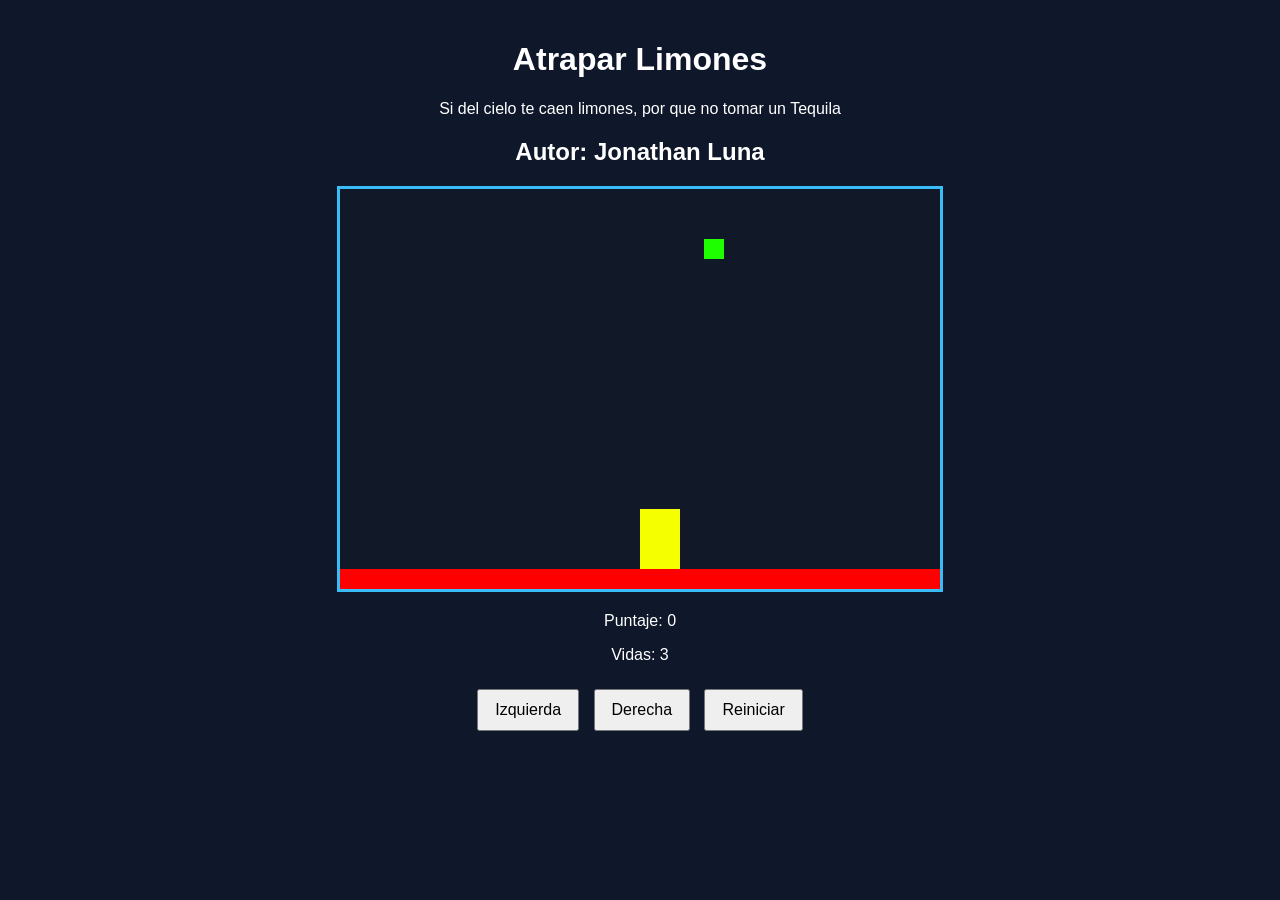
==== index.html @ 3dea5646 "Renombrando html principal" ====
<!DOCTYPE html>
<html>
<head>
  <title>Caza Estrellas</title>
  <link rel="stylesheet" href="limones.css" />
  <script src="utils.js" ></script>
 
</head>
<body onload="iniciar()">
  <div class="contenedor">
    <h1>Atrapar Limones</h1>
    <p>Si del cielo te caen limones, por que no tomar un Tequila </p>
    <h2>Autor: Jonathan Luna</h2>
    <canvas id="areaJuego" width="600" height="400"></canvas>
    <div class="panel">
      <p>Puntaje: <span id="txtPuntaje">0</span></p>
      <p>Vidas: <span id="txtVidas">3</span></p>
    </div>
    <div class="botones">
      <button onclick="moverIzquierda()">Izquierda</button>
      <button onclick="moverDerecha()">Derecha</button>
      <button onclick="reiniciar()" id="btnReiniciar">Reiniciar</button>
    </div>
  </div>
  <script src="limones.js"></script>
</body>
</html>
---- limones.css ----
body {
  font-family: Arial, sans-serif;
  background-color: #0f172a;
  color: white;
  text-align: center;
  margin: 0;
  padding: 20px;
}

.contenedor {
  max-width: 800px;
  margin: 0 auto;
}

canvas {
  background-color: #111827;
  border: 3px solid #38bdf8;
  display: block;
  margin: 20px auto;
}

.panel {
  margin: 20px 0;
}

.botones button {
  margin: 5px;
  padding: 10px 16px;
  font-size: 16px;
  cursor: pointer;
}
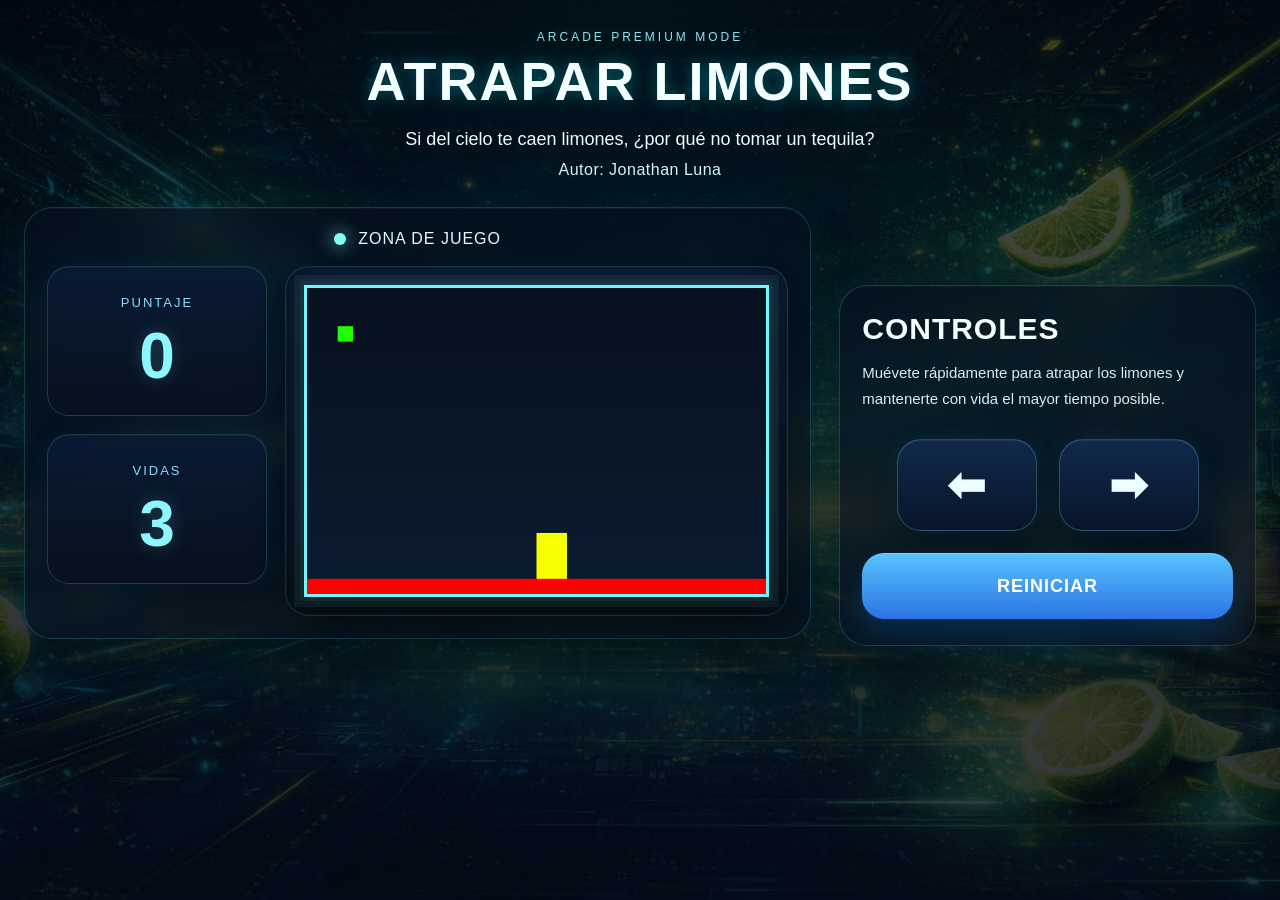
==== commit 5b9ea657: "Personalizacion con IA" ====
--- a/index.html
+++ b/index.html
@@ -1,27 +1,67 @@
 <!DOCTYPE html>
-<html>
+<html lang="es">
 <head>
-  <title>Caza Estrellas</title>
+  <meta charset="UTF-8">
+  <meta name="viewport" content="width=device-width, initial-scale=1.0">
+  <title>Atrapar Limones</title>
   <link rel="stylesheet" href="limones.css" />
-  <script src="utils.js" ></script>
- 
+  <script src="utils.js"></script>
 </head>
 <body onload="iniciar()">
-  <div class="contenedor">
-    <h1>Atrapar Limones</h1>
-    <p>Si del cielo te caen limones, por que no tomar un Tequila </p>
-    <h2>Autor: Jonathan Luna</h2>
-    <canvas id="areaJuego" width="600" height="400"></canvas>
-    <div class="panel">
-      <p>Puntaje: <span id="txtPuntaje">0</span></p>
-      <p>Vidas: <span id="txtVidas">3</span></p>
-    </div>
-    <div class="botones">
-      <button onclick="moverIzquierda()">Izquierda</button>
-      <button onclick="moverDerecha()">Derecha</button>
-      <button onclick="reiniciar()" id="btnReiniciar">Reiniciar</button>
-    </div>
-  </div>
+  <div class="fondo-overlay"></div>
+
+  <main class="game-shell">
+    <header class="topbar">
+      <div class="brand">
+        <p class="tag">Arcade Premium Mode</p>
+        <h1>Atrapar Limones</h1>
+        <p class="frase">Si del cielo te caen limones, ¿por qué no tomar un tequila?</p>
+        <p class="autor">Autor: Jonathan Luna</p>
+      </div>
+    </header>
+
+    <section class="game-layout">
+      <div class="game-card">
+        <div class="game-card-header">
+          <span class="indicator"></span>
+          <p>Zona de juego</p>
+        </div>
+
+        <div class="game-content">
+          <div class="stats-column">
+            <div class="stat-box">
+              <span class="stat-label">Puntaje</span>
+              <span class="stat-value" id="txtPuntaje">0</span>
+            </div>
+
+            <div class="stat-box">
+              <span class="stat-label">Vidas</span>
+              <span class="stat-value" id="txtVidas">3</span>
+            </div>
+          </div>
+
+          <div class="canvas-frame">
+            <canvas id="areaJuego" width="600" height="400"></canvas>
+          </div>
+        </div>
+      </div>
+
+      <aside class="control-card">
+        <h2>Controles</h2>
+        <p class="control-text">
+          Muévete rápidamente para atrapar los limones y mantenerte con vida el mayor tiempo posible.
+        </p>
+
+        <div class="botones-direccion">
+          <button onclick="moverIzquierda()" class="btn-flecha">⬅</button>
+          <button onclick="moverDerecha()" class="btn-flecha">➡</button>
+        </div>
+
+        <button onclick="reiniciar()" id="btnReiniciar">Reiniciar</button>
+      </aside>
+    </section>
+  </main>
+
   <script src="limones.js"></script>
 </body>
 </html>
--- a/limones.css
+++ b/limones.css
@@ -1,31 +1,350 @@
+* {
+  box-sizing: border-box;
+}
+
 body {
+  margin: 0;
+  min-height: 100vh;
   font-family: Arial, sans-serif;
-  background-color: #0f172a;
+  color: #f5f9ff;
+  background-image: url("fondoLimonFuturista.png");
+  background-size: cover;
+  background-position: center;
+  background-repeat: no-repeat;
+  background-attachment: fixed;
+  position: relative;
+  overflow-x: hidden;
+}
+
+.fondo-overlay {
+  position: fixed;
+  inset: 0;
+  background:
+    linear-gradient(180deg, rgba(2, 8, 20, 0.72) 0%, rgba(4, 10, 24, 0.82) 100%),
+    radial-gradient(circle at top, rgba(0, 255, 180, 0.12), transparent 35%);
+  z-index: 0;
+}
+
+.game-shell {
+  position: relative;
+  z-index: 1;
+  max-width: 1380px;
+  margin: 0 auto;
+  padding: 30px 24px 40px;
+}
+
+.topbar {
+  margin-bottom: 28px;
+}
+
+.brand {
+  text-align: center;
+}
+
+.tag {
+  margin: 0 0 10px;
+  font-size: 12px;
+  letter-spacing: 3px;
+  text-transform: uppercase;
+  color: #8cf5ff;
+  opacity: 0.95;
+}
+
+h1 {
+  margin: 0;
+  font-size: 54px;
+  line-height: 1;
+  text-transform: uppercase;
+  letter-spacing: 2px;
+  font-weight: 800;
+  color: #f4ffff;
+  text-shadow:
+    0 0 14px rgba(0, 238, 255, 0.28),
+    0 0 34px rgba(0, 238, 255, 0.18);
+}
+
+.frase {
+  margin: 18px auto 8px;
+  font-size: 18px;
+  color: #edfaff;
+  max-width: 760px;
+  line-height: 1.5;
+}
+
+.autor {
+  margin: 0;
+  font-size: 16px;
+  color: #d4f4ff;
+  letter-spacing: 0.5px;
+}
+
+.game-layout {
+  display: grid;
+  grid-template-columns: 1.7fr 0.9fr;
+  gap: 28px;
+  align-items: start;
+}
+
+.game-card,
+.control-card {
+  background: rgba(7, 17, 31, 0.58);
+  border: 1px solid rgba(106, 243, 255, 0.18);
+  border-radius: 28px;
+  backdrop-filter: blur(12px);
+  box-shadow:
+    inset 0 1px 0 rgba(255, 255, 255, 0.04),
+    0 20px 40px rgba(0, 0, 0, 0.34),
+    0 0 38px rgba(0, 255, 200, 0.06);
+}
+
+.game-card {
+  padding: 22px;
+}
+
+.game-card-header {
+  display: flex;
+  justify-content: center;
+  align-items: center;
+  gap: 12px;
+  margin-bottom: 18px;
+}
+
+.game-card-header p {
+  margin: 0;
+  color: #dffcff;
+  font-size: 16px;
+  letter-spacing: 1px;
+  text-transform: uppercase;
+}
+
+.indicator {
+  width: 12px;
+  height: 12px;
+  border-radius: 50%;
+  background: #83fff3;
+  box-shadow: 0 0 18px rgba(131, 255, 243, 0.9);
+}
+
+.game-content {
+  display: grid;
+  grid-template-columns: 220px 1fr;
+  gap: 18px;
+  align-items: stretch;
+}
+
+.stats-column {
+  display: flex;
+  flex-direction: column;
+  gap: 18px;
+}
+
+.stat-box {
+  min-height: 150px;
+  padding: 20px;
+  border-radius: 22px;
+  background: linear-gradient(180deg, rgba(10, 27, 52, 0.92) 0%, rgba(7, 17, 31, 0.96) 100%);
+  border: 1px solid rgba(97, 231, 255, 0.18);
+  box-shadow:
+    inset 0 1px 0 rgba(255, 255, 255, 0.04),
+    0 12px 24px rgba(0, 0, 0, 0.25),
+    0 0 24px rgba(0, 183, 255, 0.08);
+  display: flex;
+  flex-direction: column;
+  justify-content: center;
+  text-align: center;
+}
+
+.stat-label {
+  display: block;
+  font-size: 13px;
+  text-transform: uppercase;
+  letter-spacing: 2px;
+  color: #84dfff;
+  margin-bottom: 14px;
+}
+
+.stat-value {
+  display: block;
+  font-size: 64px;
+  font-weight: 800;
+  color: #8ef6ff;
+  line-height: 1;
+  text-shadow: 0 0 18px rgba(142, 246, 255, 0.22);
+}
+
+.canvas-frame {
+  padding: 18px;
+  border-radius: 24px;
+  background: linear-gradient(180deg, rgba(10, 24, 45, 0.90) 0%, rgba(6, 14, 24, 0.96) 100%);
+  border: 1px solid rgba(97, 231, 255, 0.16);
+  box-shadow:
+    inset 0 0 0 1px rgba(255, 255, 255, 0.03),
+    0 16px 30px rgba(0, 0, 0, 0.30);
+}
+
+canvas {
+  display: block;
+  width: 100%;
+  max-width: 600px;
+  height: auto;
+  margin: 0 auto;
+  background: linear-gradient(180deg, #06111f 0%, #0b1b2f 100%);
+  border: 3px solid #73f5ff;
+  border-radius: 0;
+  box-shadow:
+    0 0 0 4px rgba(255, 255, 255, 0.03),
+    0 0 0 10px rgba(115, 245, 255, 0.06),
+    0 18px 34px rgba(0, 0, 0, 0.42),
+    0 0 26px rgba(115, 245, 255, 0.12);
+}
+
+.control-card {
+  padding: 26px 22px;
+  text-align: left;
+  margin-top: 78px;
+}
+
+.control-card h2 {
+  margin: 0 0 14px;
+  font-size: 30px;
+  color: #f4ffff;
+  text-transform: uppercase;
+  letter-spacing: 1px;
+}
+
+.control-text {
+  margin: 0 0 28px;
+  color: #d7eef7;
+  font-size: 15px;
+  line-height: 1.7;
+}
+
+.botones-direccion {
+  display: flex;
+  justify-content: center;
+  gap: 22px;
+  margin-bottom: 22px;
+}
+
+.btn-flecha {
+  width: 140px;
+  height: 92px;
+  font-size: 46px;
+  font-weight: 800;
+  color: #ecfeff;
+  border: 1px solid rgba(150, 245, 255, 0.22);
+  border-radius: 24px;
+  cursor: pointer;
+  background: linear-gradient(180deg, rgba(17, 42, 78, 0.98) 0%, rgba(8, 21, 41, 0.98) 100%);
+  box-shadow:
+    inset 0 1px 0 rgba(255, 255, 255, 0.06),
+    0 12px 26px rgba(0, 0, 0, 0.30),
+    0 0 22px rgba(0, 170, 255, 0.10);
+  transition: transform 0.18s ease, box-shadow 0.18s ease, background 0.18s ease, border-color 0.18s ease;
+}
+
+.btn-flecha:hover {
+  transform: translateY(-3px);
+  border-color: rgba(135, 255, 245, 0.45);
+  background: linear-gradient(180deg, rgba(25, 86, 160, 1) 0%, rgba(14, 49, 95, 1) 100%);
+  box-shadow:
+    inset 0 1px 0 rgba(255, 255, 255, 0.08),
+    0 15px 28px rgba(0, 255, 191, 0.14);
+}
+
+.btn-flecha:active {
+  transform: scale(0.97);
+}
+
+#btnReiniciar {
+  width: 100%;
+  min-height: 66px;
+  font-size: 18px;
+  font-weight: 800;
+  letter-spacing: 1px;
+  text-transform: uppercase;
   color: white;
-  text-align: center;
-  margin: 0;
-  padding: 20px;
-}
-
-.contenedor {
-  max-width: 800px;
-  margin: 0 auto;
-}
-
-canvas {
-  background-color: #111827;
-  border: 3px solid #38bdf8;
-  display: block;
-  margin: 20px auto;
-}
-
-.panel {
-  margin: 20px 0;
-}
-
-.botones button {
-  margin: 5px;
-  padding: 10px 16px;
-  font-size: 16px;
+  border: none;
+  border-radius: 22px;
   cursor: pointer;
+  background: linear-gradient(180deg, #59c4ff 0%, #2b73e4 100%);
+  box-shadow:
+    inset 0 1px 0 rgba(255, 255, 255, 0.18),
+    0 16px 30px rgba(0, 132, 255, 0.20);
+  transition: transform 0.18s ease, box-shadow 0.18s ease, background 0.18s ease;
+}
+
+#btnReiniciar:hover {
+  transform: translateY(-2px);
+  background: linear-gradient(180deg, #74d3ff 0%, #3c86f1 100%);
+}
+
+#btnReiniciar:active {
+  transform: scale(0.98);
+}
+
+@media (max-width: 1100px) {
+  .game-content {
+    grid-template-columns: 1fr;
+  }
+
+  .stats-column {
+    flex-direction: row;
+  }
+
+  .stat-box {
+    flex: 1;
+    min-height: 130px;
+  }
+}
+
+@media (max-width: 980px) {
+  .game-layout {
+    grid-template-columns: 1fr;
+  }
+
+  .control-card {
+    text-align: center;
+    margin-top: 0;
+  }
+
+  .stats-column {
+    flex-direction: column;
+  }
+}
+
+@media (max-width: 700px) {
+  body {
+    background-attachment: scroll;
+  }
+
+  .game-shell {
+    padding: 20px 14px 30px;
+  }
+
+  h1 {
+    font-size: 38px;
+  }
+
+  .frase {
+    font-size: 16px;
+  }
+
+  .game-content {
+    grid-template-columns: 1fr;
+  }
+
+  .botones-direccion {
+    gap: 14px;
+  }
+
+  .btn-flecha {
+    width: 110px;
+    height: 82px;
+    font-size: 40px;
+  }
+
+  .stat-value {
+    font-size: 52px;
+  }
 }
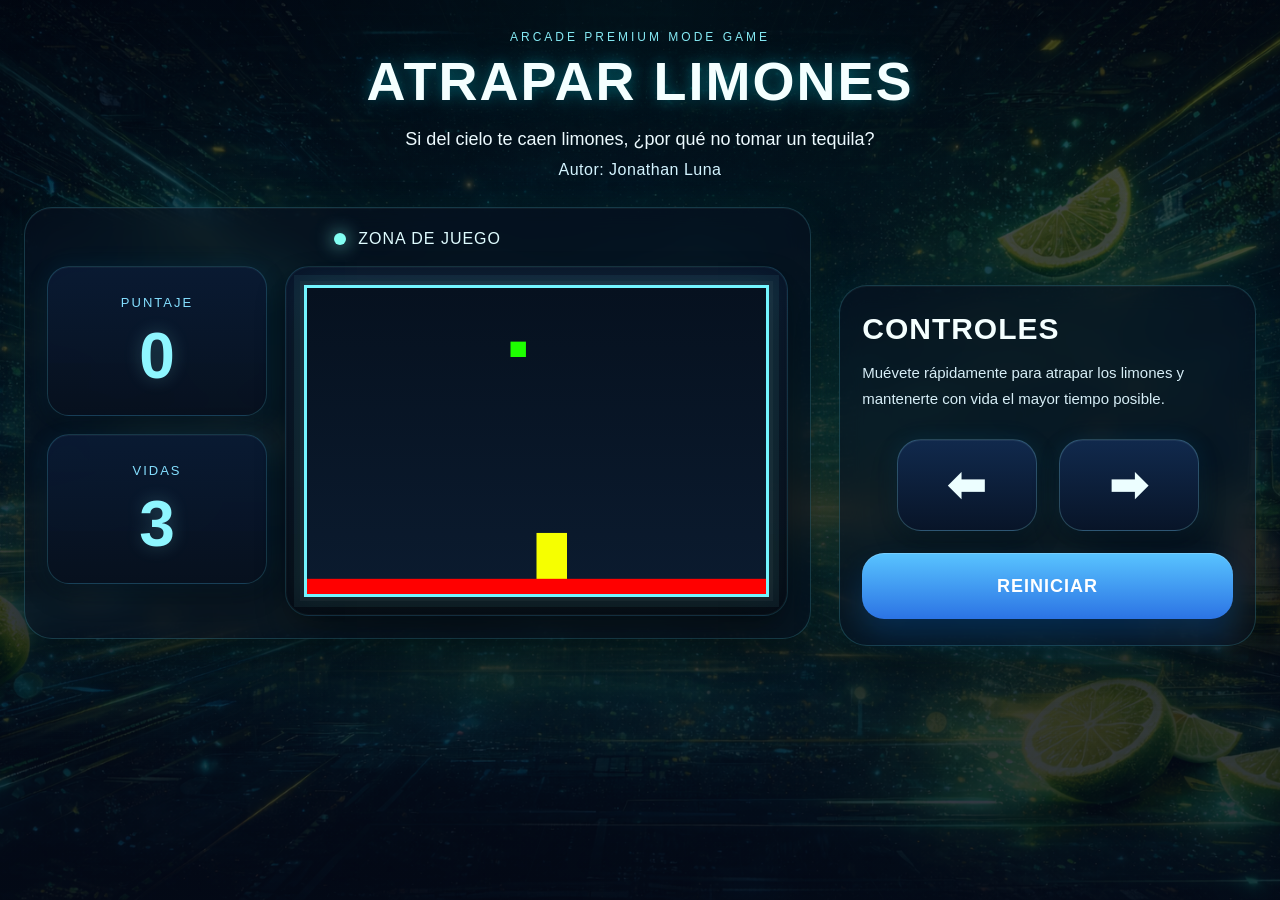
==== commit 4bd609fb: "feat: Actualiza contenido html" ====
--- a/index.html
+++ b/index.html
@@ -3,7 +3,7 @@
 <head>
   <meta charset="UTF-8">
   <meta name="viewport" content="width=device-width, initial-scale=1.0">
-  <title>Atrapar Limones</title>
+  <title>Atrapar Limones OK</title>
   <link rel="stylesheet" href="limones.css" />
   <script src="utils.js"></script>
 </head>
@@ -13,7 +13,7 @@
   <main class="game-shell">
     <header class="topbar">
       <div class="brand">
-        <p class="tag">Arcade Premium Mode</p>
+        <p class="tag">Arcade Premium Mode Game</p>
         <h1>Atrapar Limones</h1>
         <p class="frase">Si del cielo te caen limones, ¿por qué no tomar un tequila?</p>
         <p class="autor">Autor: Jonathan Luna</p>
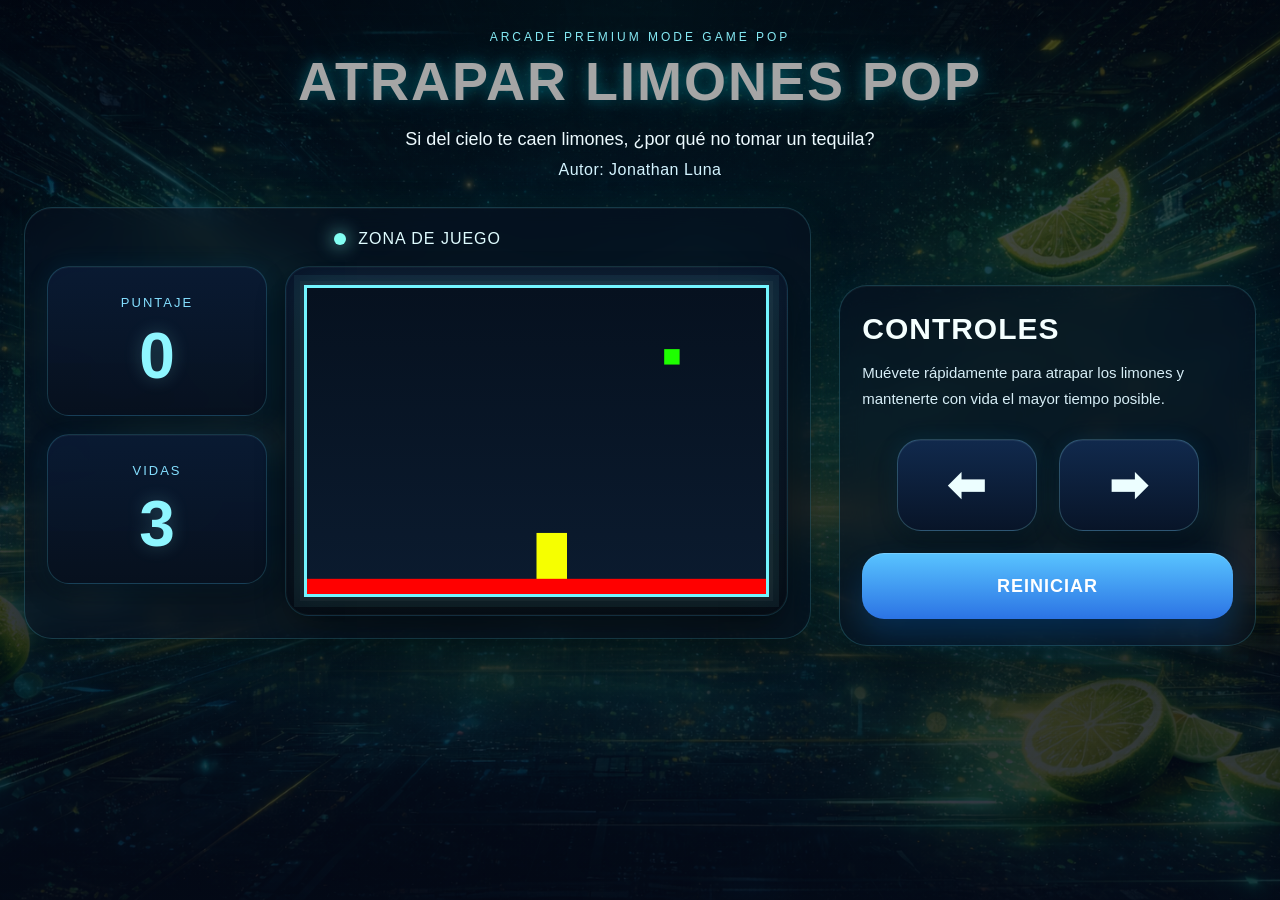
==== commit d26aff99: "feat: actualiza html titulos" ====
--- a/index.html
+++ b/index.html
@@ -3,7 +3,7 @@
 <head>
   <meta charset="UTF-8">
   <meta name="viewport" content="width=device-width, initial-scale=1.0">
-  <title>Atrapar Limones OK</title>
+  <title>Atrapar Limones OK 2</title>
   <link rel="stylesheet" href="limones.css" />
   <script src="utils.js"></script>
 </head>
@@ -13,8 +13,8 @@
   <main class="game-shell">
     <header class="topbar">
       <div class="brand">
-        <p class="tag">Arcade Premium Mode Game</p>
-        <h1>Atrapar Limones</h1>
+        <p class="tag">Arcade Premium Mode Game Pop</p>
+        <h1>Atrapar Limones Pop</h1>
         <p class="frase">Si del cielo te caen limones, ¿por qué no tomar un tequila?</p>
         <p class="autor">Autor: Jonathan Luna</p>
       </div>
--- a/limones.css
+++ b/limones.css
@@ -6,7 +6,7 @@
   margin: 0;
   min-height: 100vh;
   font-family: Arial, sans-serif;
-  color: #f5f9ff;
+  color: #0063f7;
   background-image: url("fondoLimonFuturista.png");
   background-size: cover;
   background-position: center;
@@ -57,7 +57,7 @@
   text-transform: uppercase;
   letter-spacing: 2px;
   font-weight: 800;
-  color: #f4ffff;
+  color: #a5a5a5;
   text-shadow:
     0 0 14px rgba(0, 238, 255, 0.28),
     0 0 34px rgba(0, 238, 255, 0.18);
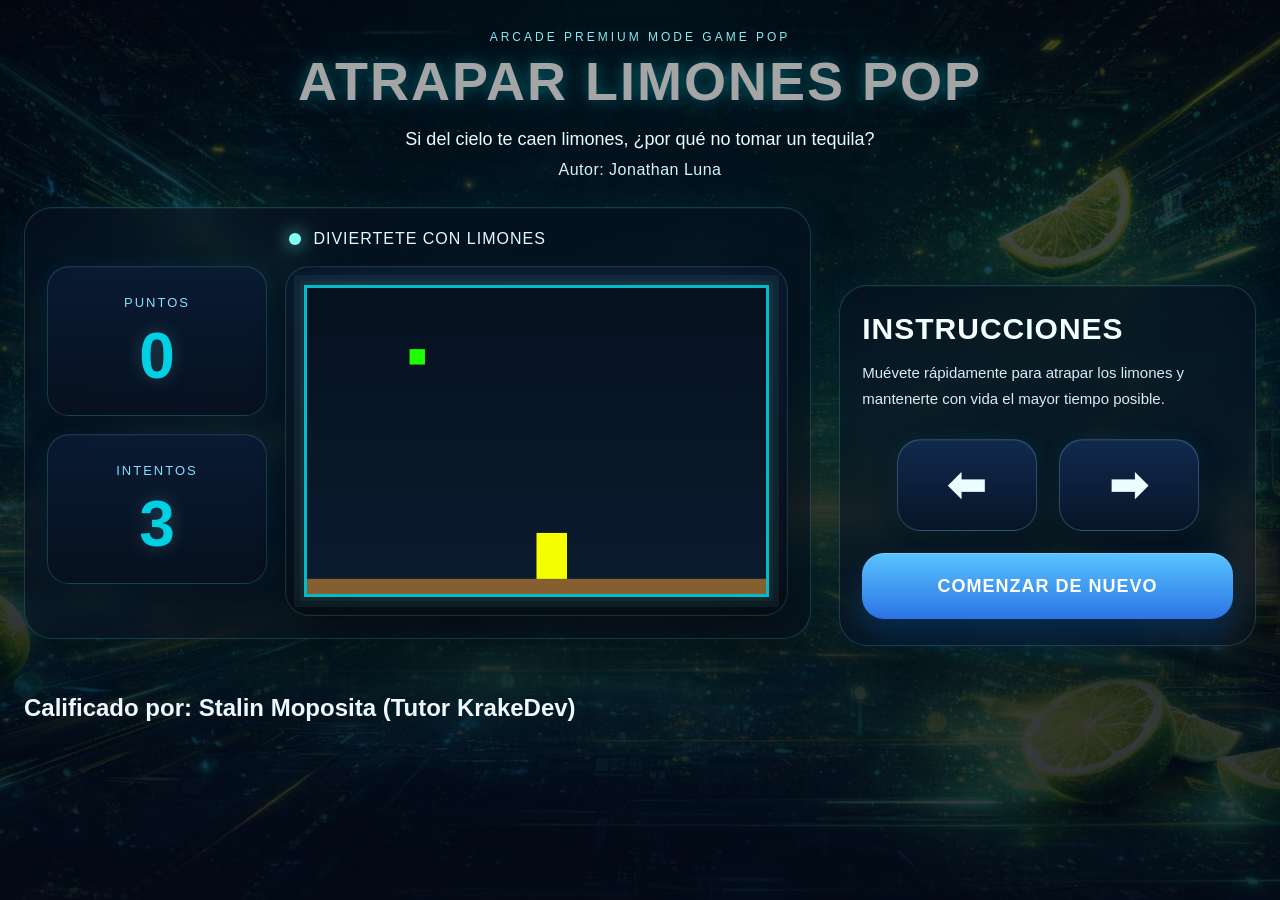
==== commit bb962e48: "refactor: update index.html" ====
--- a/index.html
+++ b/index.html
@@ -24,18 +24,18 @@
       <div class="game-card">
         <div class="game-card-header">
           <span class="indicator"></span>
-          <p>Zona de juego</p>
+          <p>Diviertete con Limones</p>
         </div>
 
         <div class="game-content">
           <div class="stats-column">
             <div class="stat-box">
-              <span class="stat-label">Puntaje</span>
+              <span class="stat-label">Puntos</span>
               <span class="stat-value" id="txtPuntaje">0</span>
             </div>
 
             <div class="stat-box">
-              <span class="stat-label">Vidas</span>
+              <span class="stat-label">Intentos</span>
               <span class="stat-value" id="txtVidas">3</span>
             </div>
           </div>
@@ -47,7 +47,7 @@
       </div>
 
       <aside class="control-card">
-        <h2>Controles</h2>
+        <h2>Instrucciones</h2>
         <p class="control-text">
           Muévete rápidamente para atrapar los limones y mantenerte con vida el mayor tiempo posible.
         </p>
@@ -57,8 +57,9 @@
           <button onclick="moverDerecha()" class="btn-flecha">➡</button>
         </div>
 
-        <button onclick="reiniciar()" id="btnReiniciar">Reiniciar</button>
+        <button onclick="reiniciar()" id="btnReiniciar">Comenzar de Nuevo</button>
       </aside>
+      <h2 style="color: aliceblue;">Calificado por: Stalin Moposita (Tutor KrakeDev)</h2>
     </section>
   </main>
 
--- a/limones.css
+++ b/limones.css
@@ -167,7 +167,7 @@
   display: block;
   font-size: 64px;
   font-weight: 800;
-  color: #8ef6ff;
+  color: #00d0e3;
   line-height: 1;
   text-shadow: 0 0 18px rgba(142, 246, 255, 0.22);
 }
@@ -189,7 +189,7 @@
   height: auto;
   margin: 0 auto;
   background: linear-gradient(180deg, #06111f 0%, #0b1b2f 100%);
-  border: 3px solid #73f5ff;
+  border: 3px solid #02bcca;
   border-radius: 0;
   box-shadow:
     0 0 0 4px rgba(255, 255, 255, 0.03),
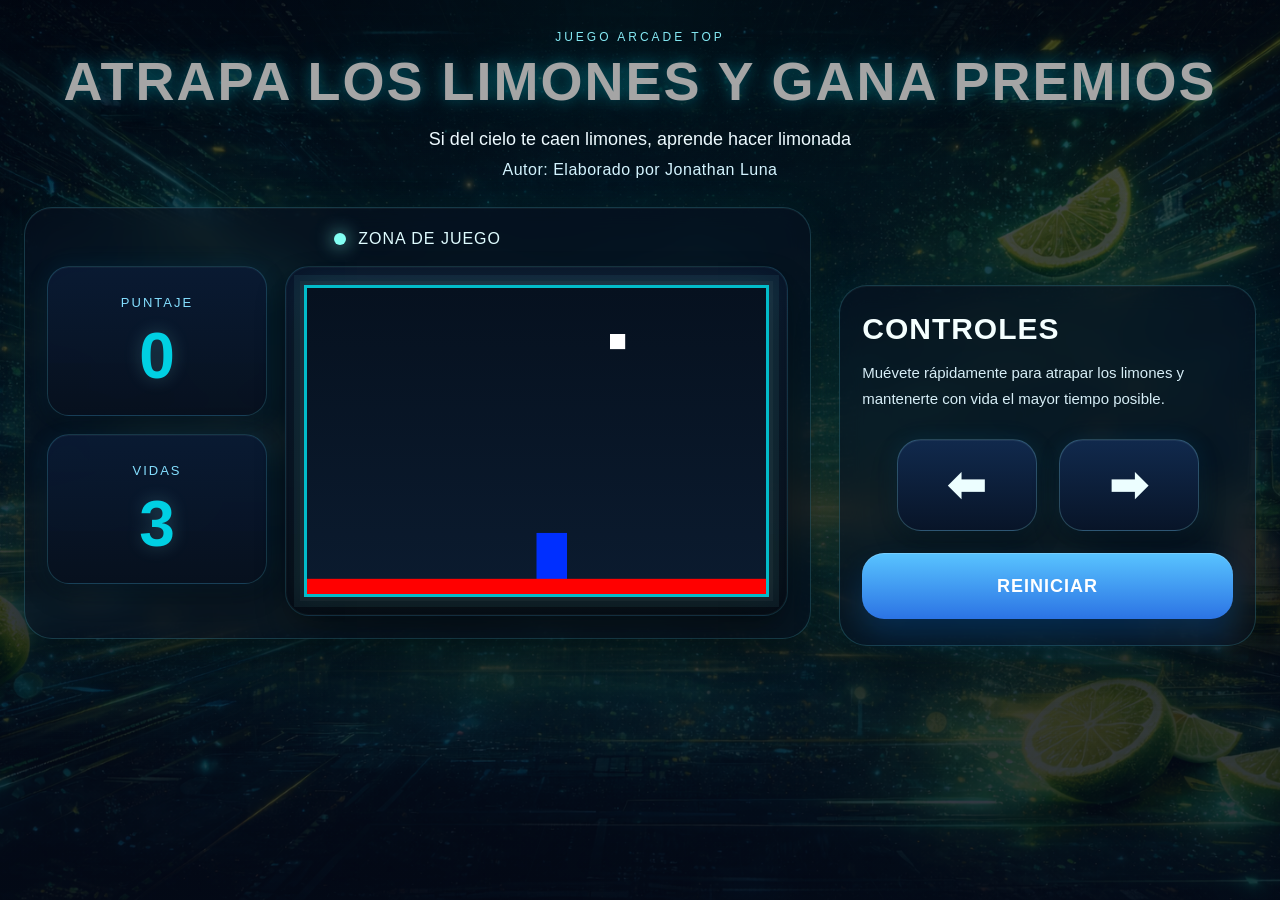
==== commit 1d0b9060: "feat: Se cambia títulos y colores a limon y recipiente" ====
--- a/index.html
+++ b/index.html
@@ -13,10 +13,10 @@
   <main class="game-shell">
     <header class="topbar">
       <div class="brand">
-        <p class="tag">Arcade Premium Mode Game Pop</p>
-        <h1>Atrapar Limones Pop</h1>
-        <p class="frase">Si del cielo te caen limones, ¿por qué no tomar un tequila?</p>
-        <p class="autor">Autor: Jonathan Luna</p>
+        <p class="tag">Juego Arcade TOP</p>
+        <h1>Atrapa los limones y gana premios</h1>
+        <p class="frase">Si del cielo te caen limones, aprende hacer limonada</p>
+        <p class="autor">Autor: Elaborado por Jonathan Luna</p>
       </div>
     </header>
 
@@ -24,18 +24,18 @@
       <div class="game-card">
         <div class="game-card-header">
           <span class="indicator"></span>
-          <p>Diviertete con Limones</p>
+          <p>Zona de juego</p>
         </div>
 
         <div class="game-content">
           <div class="stats-column">
             <div class="stat-box">
-              <span class="stat-label">Puntos</span>
+              <span class="stat-label">Puntaje</span>
               <span class="stat-value" id="txtPuntaje">0</span>
             </div>
 
             <div class="stat-box">
-              <span class="stat-label">Intentos</span>
+              <span class="stat-label">Vidas</span>
               <span class="stat-value" id="txtVidas">3</span>
             </div>
           </div>
@@ -47,7 +47,7 @@
       </div>
 
       <aside class="control-card">
-        <h2>Instrucciones</h2>
+        <h2>Controles</h2>
         <p class="control-text">
           Muévete rápidamente para atrapar los limones y mantenerte con vida el mayor tiempo posible.
         </p>
@@ -57,9 +57,8 @@
           <button onclick="moverDerecha()" class="btn-flecha">➡</button>
         </div>
 
-        <button onclick="reiniciar()" id="btnReiniciar">Comenzar de Nuevo</button>
+        <button onclick="reiniciar()" id="btnReiniciar">Reiniciar</button>
       </aside>
-      <h2 style="color: aliceblue;">Calificado por: Stalin Moposita (Tutor KrakeDev)</h2>
     </section>
   </main>
 
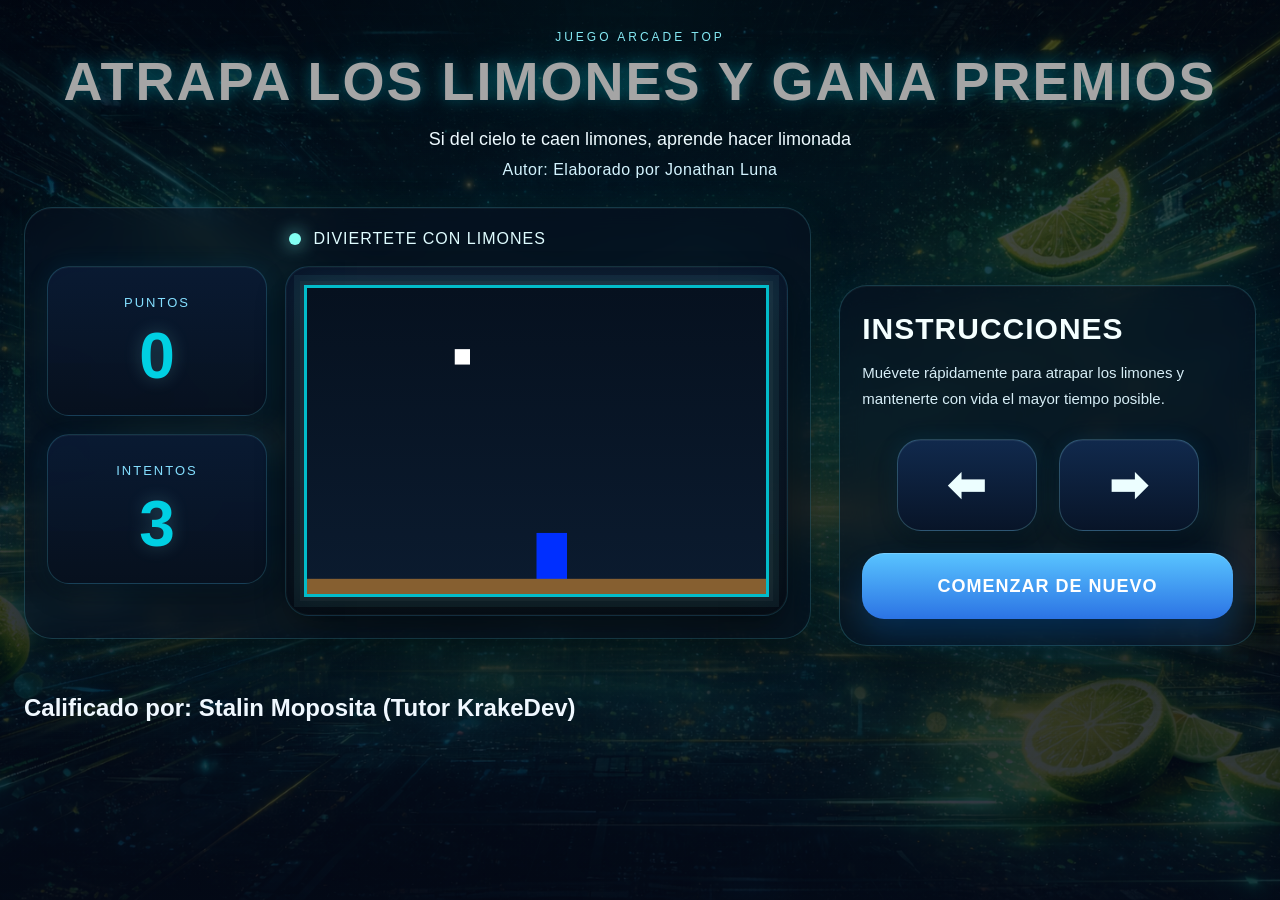
==== commit 663c20e4: "Se une ramas de desarrollo" ====
--- a/index.html
+++ b/index.html
@@ -24,18 +24,18 @@
       <div class="game-card">
         <div class="game-card-header">
           <span class="indicator"></span>
-          <p>Zona de juego</p>
+          <p>Diviertete con Limones</p>
         </div>
 
         <div class="game-content">
           <div class="stats-column">
             <div class="stat-box">
-              <span class="stat-label">Puntaje</span>
+              <span class="stat-label">Puntos</span>
               <span class="stat-value" id="txtPuntaje">0</span>
             </div>
 
             <div class="stat-box">
-              <span class="stat-label">Vidas</span>
+              <span class="stat-label">Intentos</span>
               <span class="stat-value" id="txtVidas">3</span>
             </div>
           </div>
@@ -47,7 +47,7 @@
       </div>
 
       <aside class="control-card">
-        <h2>Controles</h2>
+        <h2>Instrucciones</h2>
         <p class="control-text">
           Muévete rápidamente para atrapar los limones y mantenerte con vida el mayor tiempo posible.
         </p>
@@ -57,8 +57,9 @@
           <button onclick="moverDerecha()" class="btn-flecha">➡</button>
         </div>
 
-        <button onclick="reiniciar()" id="btnReiniciar">Reiniciar</button>
+        <button onclick="reiniciar()" id="btnReiniciar">Comenzar de Nuevo</button>
       </aside>
+      <h2 style="color: aliceblue;">Calificado por: Stalin Moposita (Tutor KrakeDev)</h2>
     </section>
   </main>
 
